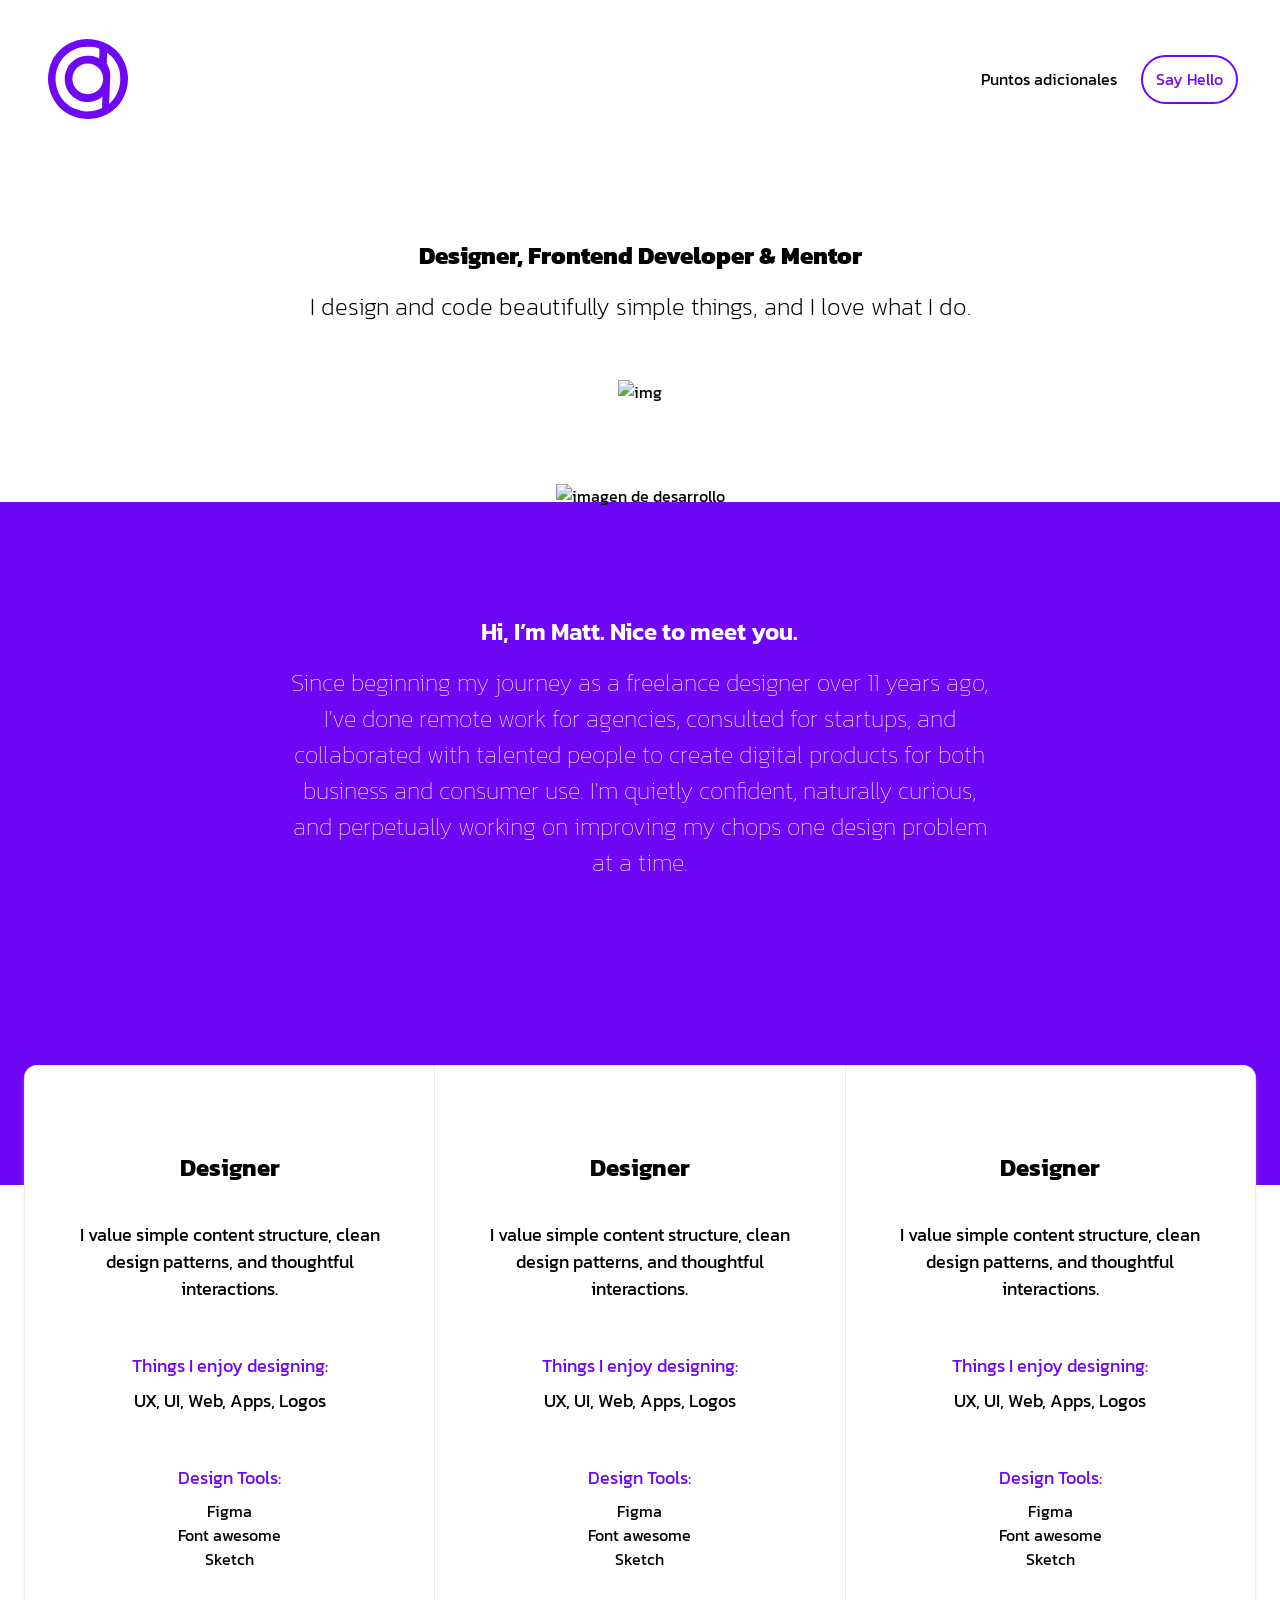
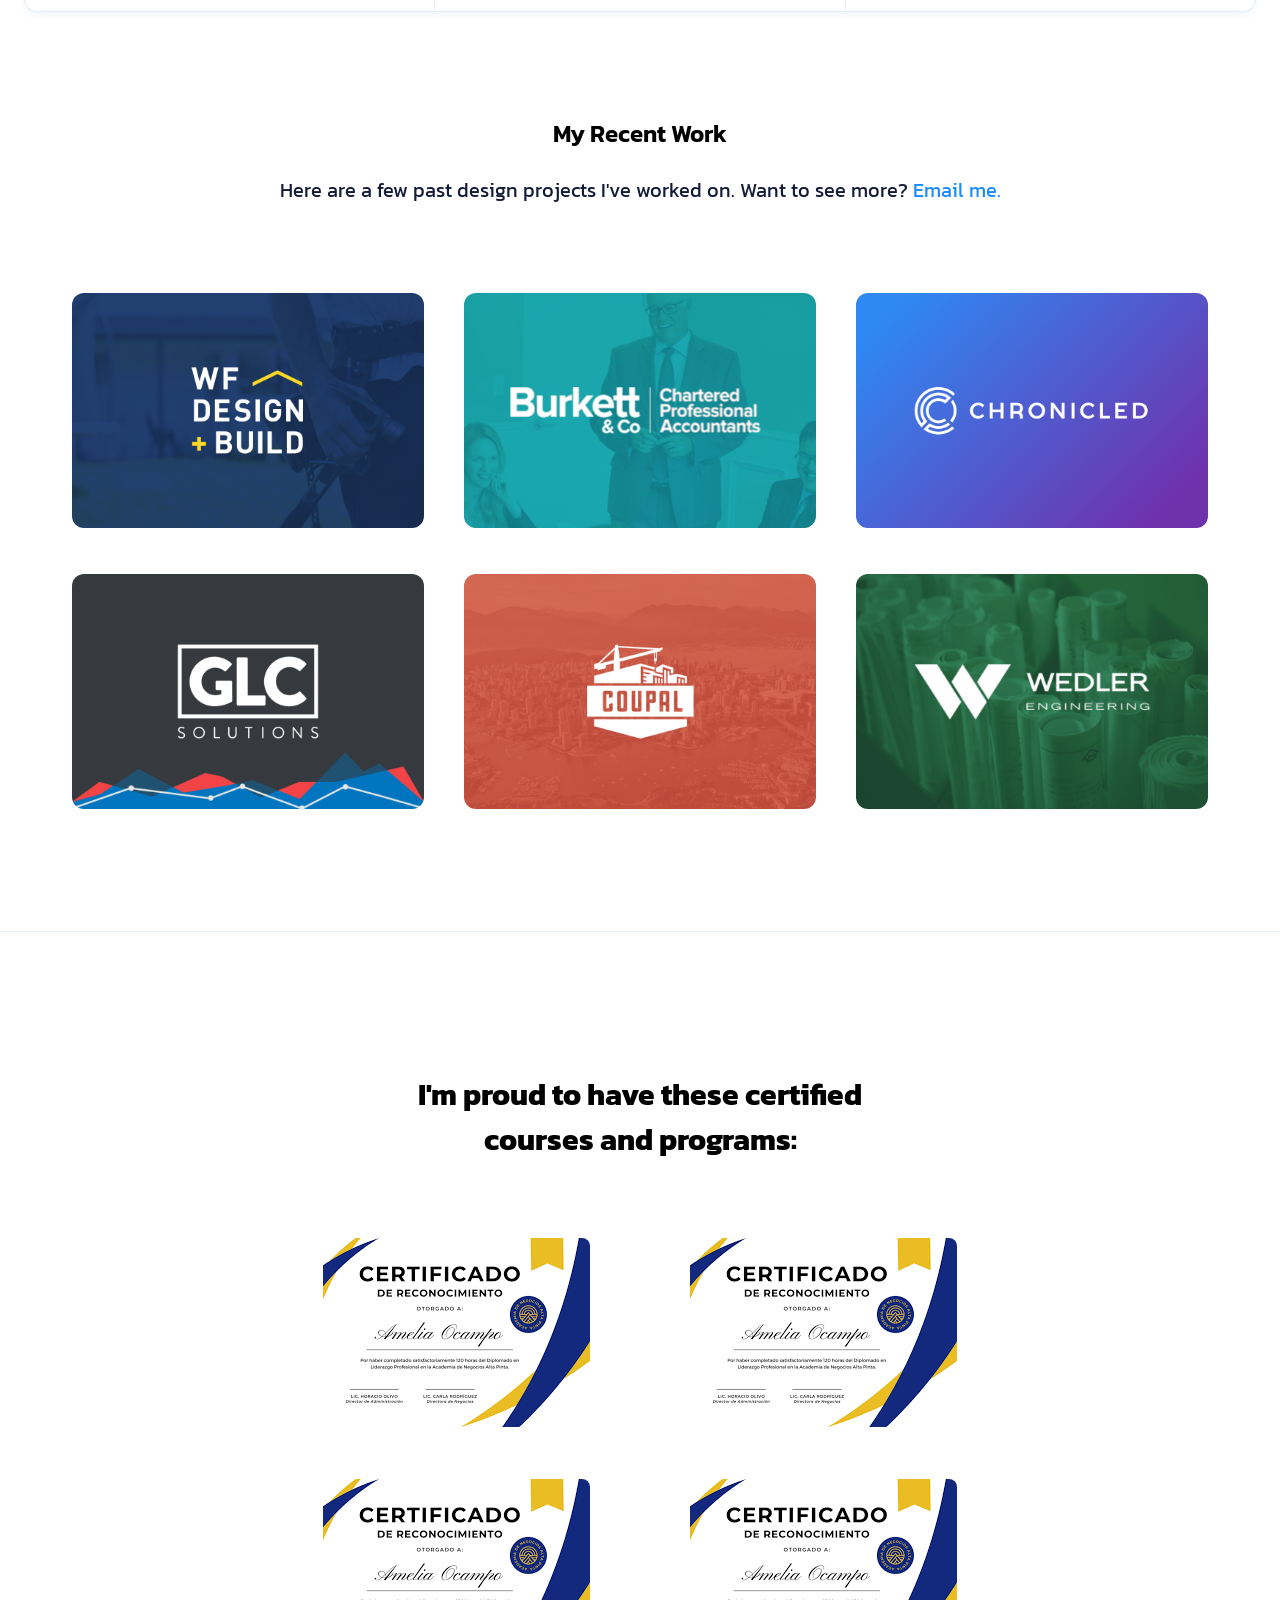
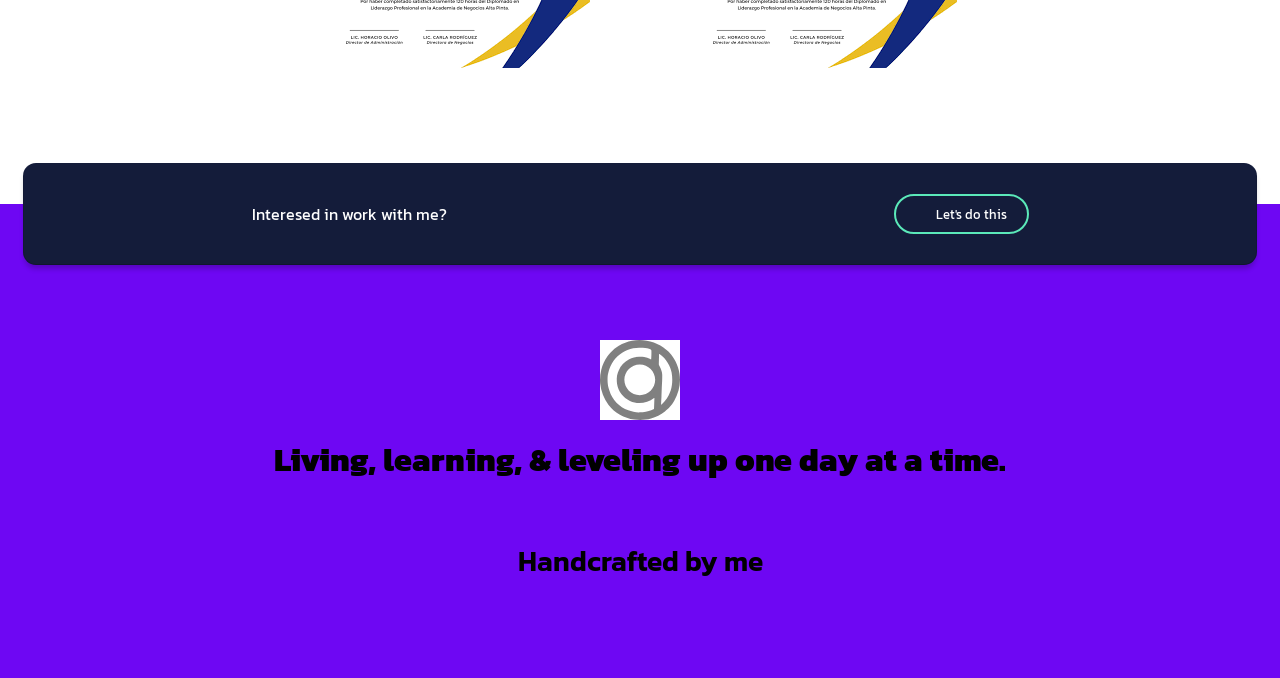
==== index.html @ a1604719 "Copia repositorio Portfolio a ATENEA. Frontend ya está listo" ====
<!DOCTYPE html>
<html lang="es">
<head>
    <meta charset="UTF-8">
    <meta name="viewport" content="width=device-width, initial-scale=1.0">
    <title>Portafolio de Desarrollador Web</title>
    <link rel="stylesheet" href="./styles/styles.css">
    <link rel="preconnect" href="https://fonts.googleapis.com">
    <link rel="preconnect" href="https://fonts.gstatic.com" crossorigin>
    <link href="https://fonts.googleapis.com/css2?family=Kanit:wght@100;300;400;700&display=swap" rel="stylesheet">
    <script src="https://kit.fontawesome.com/351f73d510.js" crossorigin="anonymous"></script>
    <link rel="stylesheet" href="https://cdn.jsdelivr.net/npm/bootstrap-icons@1.11.1/font/bootstrap-icons.css">
</head>
<body>
    <nav class="navbar">
        <div class="navbar-container">
            <div class="navbar-logo">
                <a class="a-logo" href="#">
                   

                    <?xml version="1.0" encoding="UTF-8"?><svg id="Capa_2" xmlns="http://www.w3.org/2000/svg" viewBox="0 0 467.05 466.62"><defs><style>.cls-1{fill:#151a1e;}</style></defs><g id="Capa_1-2"><path class="logo logo-header" d="M186.76,4.2c68.09-13.68,147.27,6.66,200.11,52.22,4.78,4.12,9.78,8.06,14,12.47,75.49,78.66,86.72,193.83,32.02,286.91-7.47,12.71-16.37,24.18-26,36.01-8.53,10.47-17.72,17.42-27.9,25.55-23.43,18.73-52.52,32.24-81.2,40.79-30.86,9.19-66.44,10.2-98.2,6.36-57.55-6.97-114.72-38.52-149.57-84.78C22.82,343.6,5.92,298.37,1.14,255.79c-2.68-23.83-.64-53.38,5.92-80.42,7.46-30.76,21.76-63.11,42.09-87.51,4.27-5.12,8.26-10.64,12.77-15.23,13.73-14.04,30.27-28.81,48-39.08,24.5-14.2,50.12-23.98,76.84-29.35Zm-11.86,352.19c-39.92-18.93-68.83-56.22-75.51-100.38-1.4-9.31-1.62-22.7-1.5-31.35,.15-11.24,2.26-24.18,6.6-35.09,1.36-3.45,2.78-6.9,4.21-10.33,12.37-29.77,32.85-52,61.48-66.73,19.29-9.91,43.17-16.22,64.91-14.47,7.69,.61,16.19,.71,22.87,1.85,12.27,2.1,24.08,5.76,35.44,10.96,1.43,.66,2.57,1.92,4.09,2.56,.54,.22,1.14-.13,1.19-.72,1.36-17,1.82-33.81,1.36-50.42-.1-3.79-1.28-6.14-3.52-7.07-12.66-5.17-28.07-8.33-46.26-9.49-4.66-.3-9.34-.57-14.02-.82-48.13-2.56-98.8,17.62-133.57,50.69-18.33,17.43-32.4,37.26-42.17,59.46-4.12,9.36-6.83,16.71-8.13,22.08-2.81,11.71-6.51,21.91-7.59,35.04-1.18,14.69-.93,32.09,.93,46.73,1.72,13.56,5.45,24.05,9.04,35.96,16.27,54.07,57.81,96.43,110.5,115.88,21.61,7.98,47.68,13.36,71.29,11.51,4.31-.34,9,.08,12.91-.4,11.95-1.5,23.76-3.69,35.42-6.6,9.42-2.36,18.6-6.39,27.48-10.2,2-.86,3.03-2.39,3.11-4.56l2.17-60.48c.03-.96-1.06-1.51-1.82-.94-39.82,29.92-94.39,39.43-140.91,17.35Zm238.23-63.14c9.83-32.5,11.14-67.85,5.22-101.36-2.52-14.2-8.41-29.6-14.25-42.37-12.15-26.61-30.44-48.72-54.86-66.34-.96-.69-1.88-1.18-2.79-1.46-.81-.25-1.62,.35-1.65,1.19l-1.43,58.97c-.05,1.53,.29,3.05,.94,4.41,6.39,13.24,14.32,28.37,17.11,41.77,1.6,7.71,2.26,15.57,1.94,23.56-.34,8.99,.07,18.28-.54,26.93-1.58,22.75-2.02,45.29-3.13,68.24-.39,8.21-.66,16.42-.81,24.64-.22,13.75-2.26,29.18-2.31,43.86,0,.94,.29,1.62,.88,2.04s1.4,.34,1.9-.19c5.55-5.87,12.03-11.78,16.88-17.45,10.48-12.28,18.49-24.38,24.07-36.32,7.05-15.06,11.33-25.11,12.84-30.11Zm-90.94-60.47c0-49.7-40.27-89.97-89.97-89.97s-89.97,40.27-89.97,89.97,40.27,89.97,89.97,89.97,89.97-40.27,89.97-89.97Z"/></g></svg>

                </a>
            </div>

            <button id="abrirMenu" class="abrir-menu"><i class="bi bi-list"></i></button>

            <div class="navbar-menu " id="navbarMenu">
                <button id="cerrarMenu" class="cerrar-menu"><i class="bi bi-x-lg"></i></button>
                <a class="a-navbar-menu" href="./pages/puntos-adicionales.html">Puntos adicionales</a>
                <div class="div-navbar-menu">Say Hello</div>
            </div>
        </div>
    </nav>
    <section class="developer">
        <div id="developerHead" class="developer-head">
            <h1 class="title">
                Designer, Frontend Developer & Mentor
            </h1>
            <h2 class="subtitle">
                I design and code beautifully simple things, and I love what I do.
            </h2>
            <img class="avatar" src="https://mattfarley.ca/img/mf-avatar.svg" alt="img">
        </div>
        <div class="developer-foot">
            <img class="dev-img" src="https://mattfarley.ca/img/hero-devices.svg" alt="imagen de desarrollo">
        </div>
    </section>
    <section class="section-medium">
        <div class="container-medium">
            <div class="container-medium-p">
                <h1>
                    Hi, I’m Matt. Nice to meet you.
                </h1>
                <h2>
                    Since beginning my journey as a freelance designer over 11 years ago, I've done remote work for agencies, consulted for startups, and collaborated with talented people to create digital products for both business and consumer use. I'm quietly confident, naturally curious, and perpetually working on improving my chops one design problem at a time.
                </h2>
            </div>
        </div>
    </section>
    
    <section class="section-3">
        <div class="container-section-3">
            <div class="box">
                <div class="column">
                    <div class="icono-container">
                        <i class="icono1 fa-solid fa-wand-magic-sparkles"></i>
                    </div>
                    <h1>Designer</h1>
                    <p>I value simple content structure, clean design patterns, and thoughtful interactions.</p>
                    <p class="list-title">Things I enjoy designing:</p>
                    <p>UX, UI, Web, Apps, Logos</p>
                    <p class="list-title">Design Tools:</p>
                    <ul>
                        <li>Figma</li>
                        <li>Font awesome</li>
                        <li>Sketch</li>
                    </ul>
                </div>

                <div class="column">
                    <div class="icono-container">
                        <i class="icono2 fa-solid fa-terminal"></i>
                    </div>
                    <h1>Designer</h1>
                    <p>I value simple content structure, clean design patterns, and thoughtful interactions.</p>
                    <p class="list-title">Things I enjoy designing:</p>
                    <p>UX, UI, Web, Apps, Logos</p>
                    <p class="list-title">Design Tools:</p>
                    <ul>
                        <li>Figma</li>
                        <li>Font awesome</li>
                        <li>Sketch</li>
                    </ul>
                </div>

                <div class="column">
                    <i class="icono3 fa-solid fa-book"></i>
                    <h1>Designer</h1>
                    <p>I value simple content structure, clean design patterns, and thoughtful interactions.</p>
                    <p class="list-title">Things I enjoy designing:</p>
                    <p>UX, UI, Web, Apps, Logos</p>
                    <p class="list-title">Design Tools:</p>
                    <ul>
                        <li>Figma</li>
                        <li>Font awesome</li>
                        <li>Sketch</li>
                    </ul>
                </div>
            </div>
        </div>
    </section>

    <section class="section-projects">
        <div class="container container-projects">
            <h1 class="list-title">
                My Recent Work
            </h1>
            <h2 class="title2">
                Here are a few past design projects I've worked on. Want to see more?
                <a class="has-text-weight-normal" href="#"> Email me.</a>
            </h2>
            <div class="project-grid">
                    <div class="item-grid">
                        <img src="./assets/wfdesignbuild.png" alt="">
                    </div>
                    <div class="item-grid">
                        <img src="./assets/2burkettandco.png" alt="">
                    </div>
                    <div class="item-grid">
                        <img src="./assets/3chronicled.png" alt="">
                    </div>
                    <div class="item-grid">
                        <img src="./assets/4glcsolutions.png" alt="">
                    </div>
                    <div class="item-grid">
                        <img src="./assets/5coupal.png" alt="">
                    </div>
                    <div class="item-grid">
                        <img src="./assets/6wedlerengineering.png" alt="">
                    </div>
            </div>
            
        </div>
    </section>

    <section class="section-certificates">
        <div class="container container-certificates">
            <div class="certificates-div">
                <h1 class="title-section3">I'm proud to have these certified courses and programs:</h1>
            </div>
        </div>
        <div class="certified-grid-container">
            <div class="certified-grid">
                <img src="./assets/certificado-ejemplo.png" alt="certificado">
                <img src="./assets/certificado-ejemplo.png" alt="certificado">
                <img src="./assets/certificado-ejemplo.png" alt="certificado">
                <img src="./assets/certificado-ejemplo.png" alt="certificado">
            </div>
        </div>
    </section>

    <section class="section-call-to-action">
            <div class="container-section-4">
                    <div class="column-section-4">
                        <p class="p-column-s4">Interesed in work with me?</p>
                        <button class="button-lets-do-this">
                            <span><i class="fa-solid fa-rocket"></i></span>
                            <span class="span-btn-ldt">Let's do this</span></button>
                    </div>
            </div>
    </section>

    <footer>
        <div class="footer-container">
            
            <div class="footer-logo">
                <a class="a-logo" href="#">
                    
                    <?xml version="1.0" encoding="UTF-8"?><svg id="Capa_2" xmlns="http://www.w3.org/2000/svg" viewBox="0 0 467.05 466.62"><defs><style>.cls-1{fill:#151a1e;}</style></defs><g id="Capa_1-2"><path class="logo logo-footer" d="M186.76,4.2c68.09-13.68,147.27,6.66,200.11,52.22,4.78,4.12,9.78,8.06,14,12.47,75.49,78.66,86.72,193.83,32.02,286.91-7.47,12.71-16.37,24.18-26,36.01-8.53,10.47-17.72,17.42-27.9,25.55-23.43,18.73-52.52,32.24-81.2,40.79-30.86,9.19-66.44,10.2-98.2,6.36-57.55-6.97-114.72-38.52-149.57-84.78C22.82,343.6,5.92,298.37,1.14,255.79c-2.68-23.83-.64-53.38,5.92-80.42,7.46-30.76,21.76-63.11,42.09-87.51,4.27-5.12,8.26-10.64,12.77-15.23,13.73-14.04,30.27-28.81,48-39.08,24.5-14.2,50.12-23.98,76.84-29.35Zm-11.86,352.19c-39.92-18.93-68.83-56.22-75.51-100.38-1.4-9.31-1.62-22.7-1.5-31.35,.15-11.24,2.26-24.18,6.6-35.09,1.36-3.45,2.78-6.9,4.21-10.33,12.37-29.77,32.85-52,61.48-66.73,19.29-9.91,43.17-16.22,64.91-14.47,7.69,.61,16.19,.71,22.87,1.85,12.27,2.1,24.08,5.76,35.44,10.96,1.43,.66,2.57,1.92,4.09,2.56,.54,.22,1.14-.13,1.19-.72,1.36-17,1.82-33.81,1.36-50.42-.1-3.79-1.28-6.14-3.52-7.07-12.66-5.17-28.07-8.33-46.26-9.49-4.66-.3-9.34-.57-14.02-.82-48.13-2.56-98.8,17.62-133.57,50.69-18.33,17.43-32.4,37.26-42.17,59.46-4.12,9.36-6.83,16.71-8.13,22.08-2.81,11.71-6.51,21.91-7.59,35.04-1.18,14.69-.93,32.09,.93,46.73,1.72,13.56,5.45,24.05,9.04,35.96,16.27,54.07,57.81,96.43,110.5,115.88,21.61,7.98,47.68,13.36,71.29,11.51,4.31-.34,9,.08,12.91-.4,11.95-1.5,23.76-3.69,35.42-6.6,9.42-2.36,18.6-6.39,27.48-10.2,2-.86,3.03-2.39,3.11-4.56l2.17-60.48c.03-.96-1.06-1.51-1.82-.94-39.82,29.92-94.39,39.43-140.91,17.35Zm238.23-63.14c9.83-32.5,11.14-67.85,5.22-101.36-2.52-14.2-8.41-29.6-14.25-42.37-12.15-26.61-30.44-48.72-54.86-66.34-.96-.69-1.88-1.18-2.79-1.46-.81-.25-1.62,.35-1.65,1.19l-1.43,58.97c-.05,1.53,.29,3.05,.94,4.41,6.39,13.24,14.32,28.37,17.11,41.77,1.6,7.71,2.26,15.57,1.94,23.56-.34,8.99,.07,18.28-.54,26.93-1.58,22.75-2.02,45.29-3.13,68.24-.39,8.21-.66,16.42-.81,24.64-.22,13.75-2.26,29.18-2.31,43.86,0,.94,.29,1.62,.88,2.04s1.4,.34,1.9-.19c5.55-5.87,12.03-11.78,16.88-17.45,10.48-12.28,18.49-24.38,24.07-36.32,7.05-15.06,11.33-25.11,12.84-30.11Zm-90.94-60.47c0-49.7-40.27-89.97-89.97-89.97s-89.97,40.27-89.97,89.97,40.27,89.97,89.97,89.97,89.97-40.27,89.97-89.97Z"/></g></svg>

                </a>
            </div>

            <h2 class="subtitle-footer">Living, learning, & leveling up one day at a time.</h2>

            <div class="RRSS-container">
                <i class="fa-brands fa-facebook"></i>
                <i class="fa-brands fa-square-x-twitter"></i>
                <i class="fa-brands fa-instagram"></i>
            </div>

            <div class="copyright">Handcrafted by me</div>

        </div>
    </footer>
    <script src="js/main.js"></script>
</body>
</html>
---- styles/styles.css ----
/* Reset de estilos */
* {
    margin: 0;
    padding: 0;
    box-sizing: border-box;
}

/* font-family: 'Kanit', sans-serif; */

/* Estilos globales */
body {
    font-family: 'Kanit', sans-serif;
}

/* INICIO NAVBAR */

.navbar {
    padding: 1.2rem 0;
    }

/* Estilos nav bar */
.navbar-container {
    /* background-color: red; */
    width: 100%;
    min-height: 3.25rem;
    display: flex;
    justify-content: space-between;
    align-items: center;
}

.navbar-logo {
    padding: 20px;
    margin-left: 28px;
    display: flex;
    justify-content: center;
    align-items: center;
}
.a-logo {
    display: flex;
    align-items: center;
    color: rgb(184, 36, 36);
}


svg {
    width: 80px;
    background: none;
}

.logo-header {
    fill: #6E07F3;
}
.logo-footer {
    background: none;
    background-color: black;
    fill: gray;
}

.abrir-menu, .cerrar-menu {
    display: none;
}


.navbar-menu {
    height: auto;
    padding: 16px;
    flex-grow: 1;
    justify-content: flex-end;
    display: flex;
    margin-right: 20px;
}

.navbar-menu .a-navbar-menu {
    padding: 0.5rem 0.75rem;
    margin: 0 6px;
    display: flex;
    justify-content: center;
    align-items: center;
    color: black;
}
.navbar-menu .a-navbar-menu:hover {
    /* background-color: #6E07F3; */
    color: #6E07F3;
    cursor: pointer;
    transition: all .2s ease-in-out;
}

.navbar-menu .div-navbar-menu {
    border: 2px solid #6E07F3;
    padding: 0.65rem 0.8rem;
    margin: 0 6px;
    border-radius: 25px;
    color: #6E07F3;
    cursor: pointer;
}

.navbar-menu .div-navbar-menu:hover {
    background-color: #6E07F3;
    color: white;
    cursor: pointer;
    transition: all .2s ease-in-out;
}


@media screen and (max-width: 750px) {
    .abrir-menu {
        display: block;
        position: absolute;
        right: 3rem;
    }

    .navbar-menu {
        opacity: 0;
        visibility: hidden;
        
        display: block;
        position: absolute;
        top: 9rem;
        width: 100%;
        flex-grow: 0;
        margin-right: 0;
    }

    .cerrar-menu {
        display: block;
        position: absolute;
        right: 3rem;
        top: -85px;
    }

    .abrir-menu, .cerrar-menu {
        display: block;
        border: 0;
        font-size: 2rem;
        cursor: pointer;

        background: rgb(255, 255, 255);
    }

    .navbar-menu .div-navbar-menu {
        width: fit-content;
        margin: 0 auto;
    }

    .navbar-menu .a-navbar-menu {
        padding: 8px;
        margin-bottom: 10px;
    }

    .nav-visible {
        opacity: 1;
        visibility: visible;
    }

}
    
/* FIN NAVBAR */

.title {
    font-weight: 800;
    margin-bottom: 1rem;
}
.subtitle {
    margin-bottom: 1.5rem;
    font-size: 1.5rem;
    font-weight: 200;
}
.avatar {
    margin: 2rem 0;
    max-width: 100%;
    width: 210px;
}


.developer {
    padding-top: 2rem;
    display: flex;
    flex-direction: column;
    justify-content: center;
    text-align: center;
}

.developer-head {
    max-width: 1152px;
    padding: 3rem;
    margin: 0 auto;
    display: block;
}

@media screen and (max-width: 750px) {
        .developer-head-mobile {
        margin-top: 80px;
    }

    .avatar {
        width: 35%;
    }
}   

.dev-img {
    max-width: 860px;
    width: 95%;
}
.section-medium {
    background-color: #6E07F3;
    padding: 48px;
    margin-top: -6px;
    padding-bottom: 18rem;
}

.container-medium {
    display: block;
    margin: 0 auto;
    text-align: center;
    width: 60%;
}

.container-medium-p {
    padding-top: 4rem;
}

.container-medium-p h1 {
    color: white;
    font-weight: 600;
    margin-bottom: 16px;
}
.container-medium-p h2 {
    color: white;
    font-weight: 100;
    margin-bottom: 16px;
    line-height: 1.5;
}

.section-3 {
    /* background-color: green; */
    padding: 25px;
}

.container-section-3 {
    border-radius: 12px;
    margin-top: -144px;
    /* padding: 30px 28px; */
    background-color: #fff;
    box-shadow: 0 5px 5px 0 rgba(233, 240, 243, 0.5), 
    0 0 0 1px #E6ECF8;
}
.box {
    display: flex;
    justify-content: center;
}
.column {
    /* margin: 16px; */
    padding: 60px 35px 40px 35px;
    text-align: center;
    border-right: 1px solid #e6ecf8;
}
.column:last-child {
    border-right: none;
}

.icono-container {
    display: flex;
    justify-content: center;
}

.icono1 {
    font-size: 1.5em;
    color: black;
    width: 1.25em;
}
.icono2 {
    font-size: 1.5em;
    color: black;
    width: 1.25em;
}
.icono3 {
    font-size: 1.5em;
    color: black;
    width: 1.25em;
}
.column h1 {
    margin-top: 1em;
    margin-bottom: 1.5em;
}
.column p {
    font-size: 18px;
    margin-bottom: 2em;
}

.column .list-title {
    color: #6E07F3;
    margin-top: 50px;
    margin-bottom: 8px;
    /* margin-bottom: 8px !important; Mueve !important aquí */
}
ul {
    margin: 0;
}
ul li {
    list-style: none;
}

/* SECTION 4 */

.container-projects {
    padding: 5rem 2.5rem;
    padding: 5rem 3.5rem;
    padding-bottom: 100px;
    /* box-shadow: 0 5px 4px -5px #848993; */
}

@media screen and (max-width: 960px) {
    .container-projects {
        padding: 4rem 1.5rem;
    }  
}

.container-projects .list-title {
    text-align: center;
    margin-bottom: 1.5rem;
    font-family: 'Kanit', sans-serif; 
    font-weight: 600;
}

.container-projects .title2 {
    color: #141c3a;
    font-size: 1.25rem;
    font-weight: 400;
    text-align: center;
    margin-bottom: 1.5rem;
}

.has-text-weight-normal {
    color: #1a8cff;
    cursor: pointer;
    
}
.has-text-weight-normal:hover {
    transition: color 0.5s ease-in-out;
    color: #0b0492;
}

a {
    text-decoration: none;
}
.project-grid {
    display: grid;
    width: auto;
    height: auto;
    padding-top: 48px;
    grid-template-columns: auto auto auto;
    gap: 8px;
}

@media screen and (max-width: 960px) {
    .project-grid {
        display: grid;
        width: auto;
        padding-top: 48px;
        grid-template-columns: auto auto;
    }  
}

.project-grid .item-grid {
    margin: 8px;
    padding: 8px;
    width: 33,333%;
}

.project-grid .item-grid img {
    position: relative;
    overflow: hidden;
    border-radius: 12px;
    width: 100%;
}
/* @media screen and (min-width: 769px) */

/*Sección 4: Certificados*/

.section-certificates {
    border-top: 1px solid #E6ECF8;
    padding: 120px;
}
.certificates-div {
    display: flex;
    justify-content: center;
    padding: 20px;
    margin-bottom: 40px;
}
.certificates-div h1 {
    color: black;
    font-family: 'Kanit', sans-serif;;
    font-size: 30px;
    max-width: 460px;
    height: auto;
    text-align: center;
}

.certified-grid-container {
    display: flex;
    justify-content: center;
}
.certified-grid {
    display: grid;
    grid-template-columns: 1fr 1fr;
    gap: 20px;
}

.certified-grid img {
    margin: 16px 40px;
    border-radius: 8px;
}
.section-call-to-action {
    background-color: #6E07F3;
    padding: 5rem 1.5rem 2rem;
}

.section-call-to-action .container-medium {
    /* background-color: #fff; */
    width: 100%;
}

.container-section-4 {
    background-color: #141c3a;
    border-radius: 12px;
    margin-top: -120px;
    box-shadow: 0 5px 5px 0 rgba(0, 0, 0, 0.2), 0 0 0 1px #141c3a;
    padding: 4px;
    height: 100px;
    display: flex;
    justify-content: center;
    align-items: center;
    /* width: 100%; */
}

.column-section-4 {
    display: flex;
    width: 100%;
    justify-content: space-around;
}

.p-column-s4 {
    color: #fff;
    display: flex;
    align-items: center;
}

/*  */
.icon-action:hover {
    color: #141c3a;
}

.button-lets-do-this {
    background: none;
    border: 2px solid #5BE9B9;
    border-radius: 30px;
    padding: 8px 20px;
    cursor: pointer;
    color: white;
    display: flex;
    font-family: 'Kanit', sans-serif;
}
.button-lets-do-this:hover {
    background: none;
    background-color: #5BE9B9;
    border: 2px solid #5BE9B9;
    border-radius: 30px;
    cursor: pointer;
    color: black;
    transition: all .2s ease-in-out;;
}
.span-btn-ldt {
    margin-left: 20px;
}

/* Footer */

.footer-container {
    /* height: 500px; */
    background-color: #6E07F3;
    padding: 24px;
}
.footer-logo {
    margin: 0 auto;
}
.footer-logo .a-logo {
    margin: 0 auto;
    background-color: #fff;
    max-width: fit-content;
}

.subtitle-footer {
    margin-top: 16px;
    margin-bottom: 8px;
    text-align: center;
    font-weight: 800;
    font-size: 32px;
}
.RRSS-container {
    display: flex;
    justify-content: center;
    align-items: center;
    margin: 20px;
    font-size: 24px;
  }

.fa-brands {
    margin: 8px;
}

.copyright {
    margin-top: 16px;
    margin-bottom: 8px;
    text-align: center;
    font-weight: 600;
    font-size: 28px;
    padding-bottom: 48px;
    margin-bottom: 24px;
}
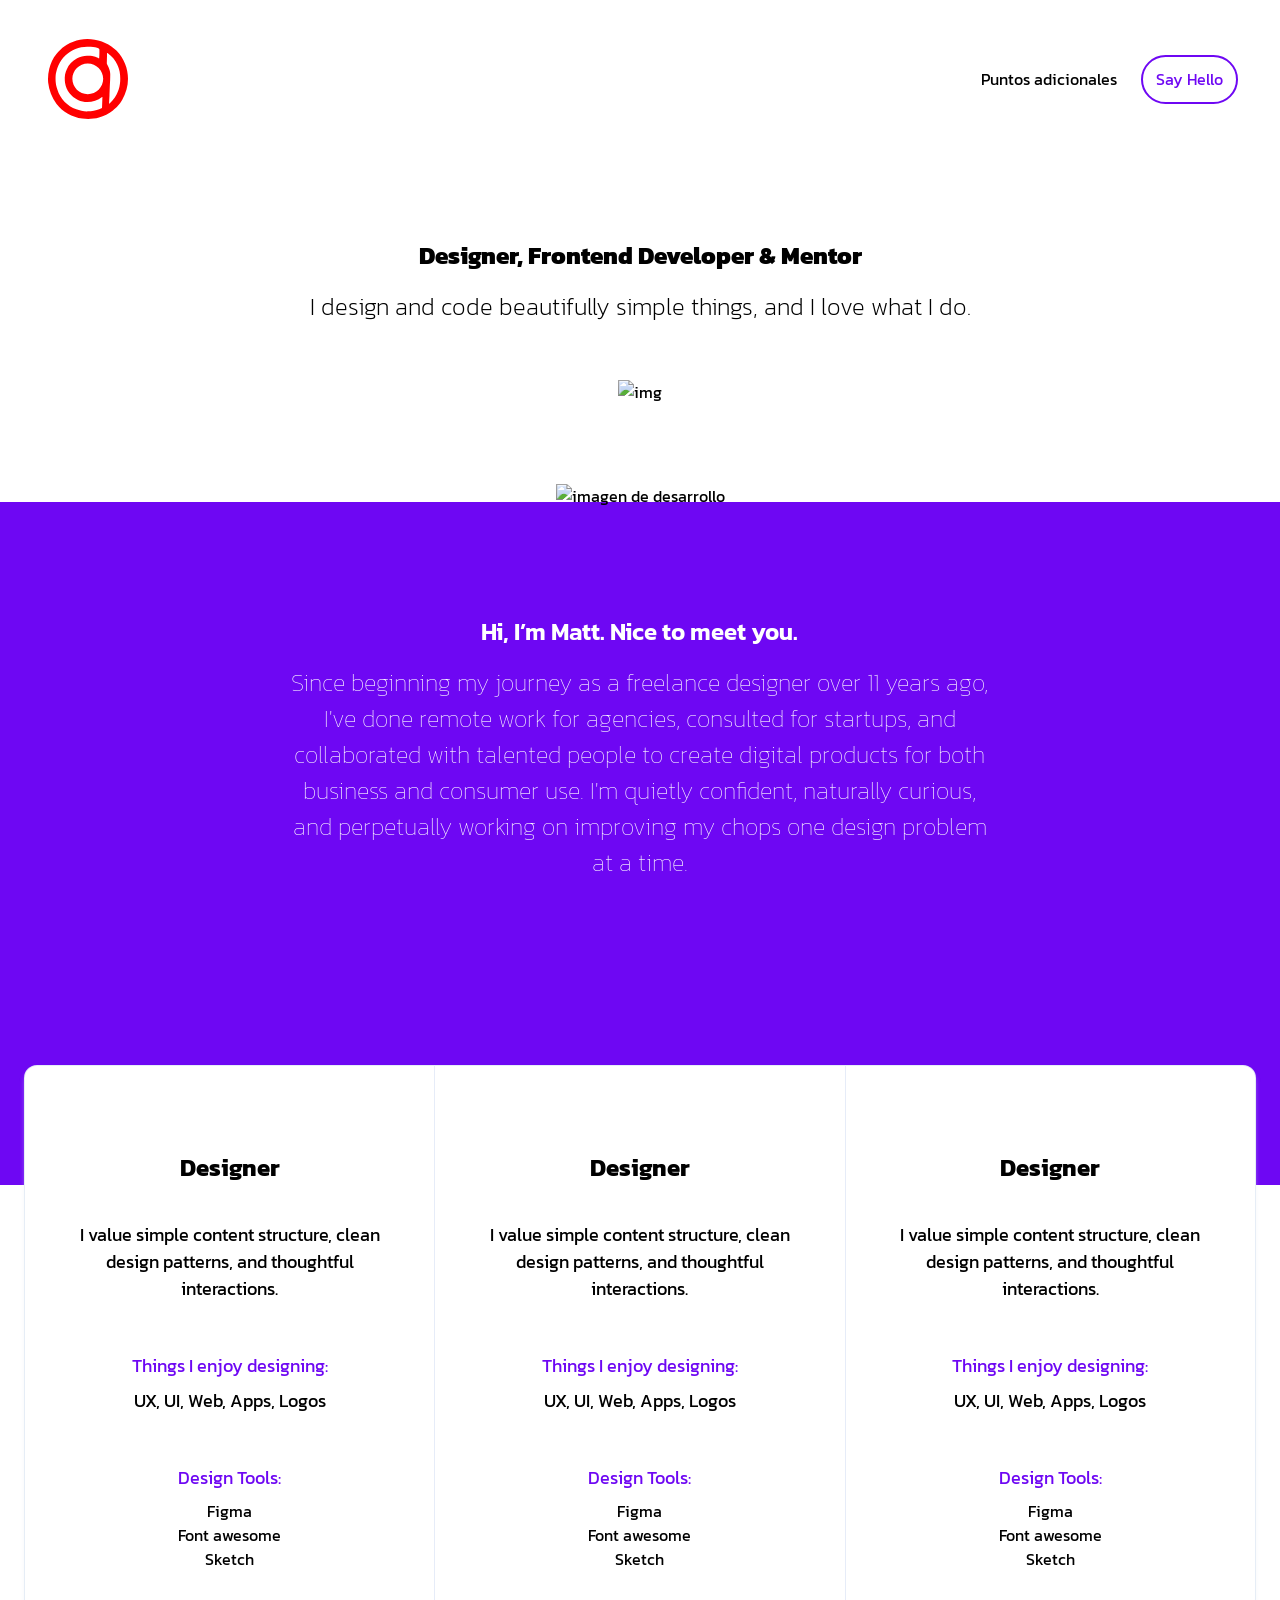
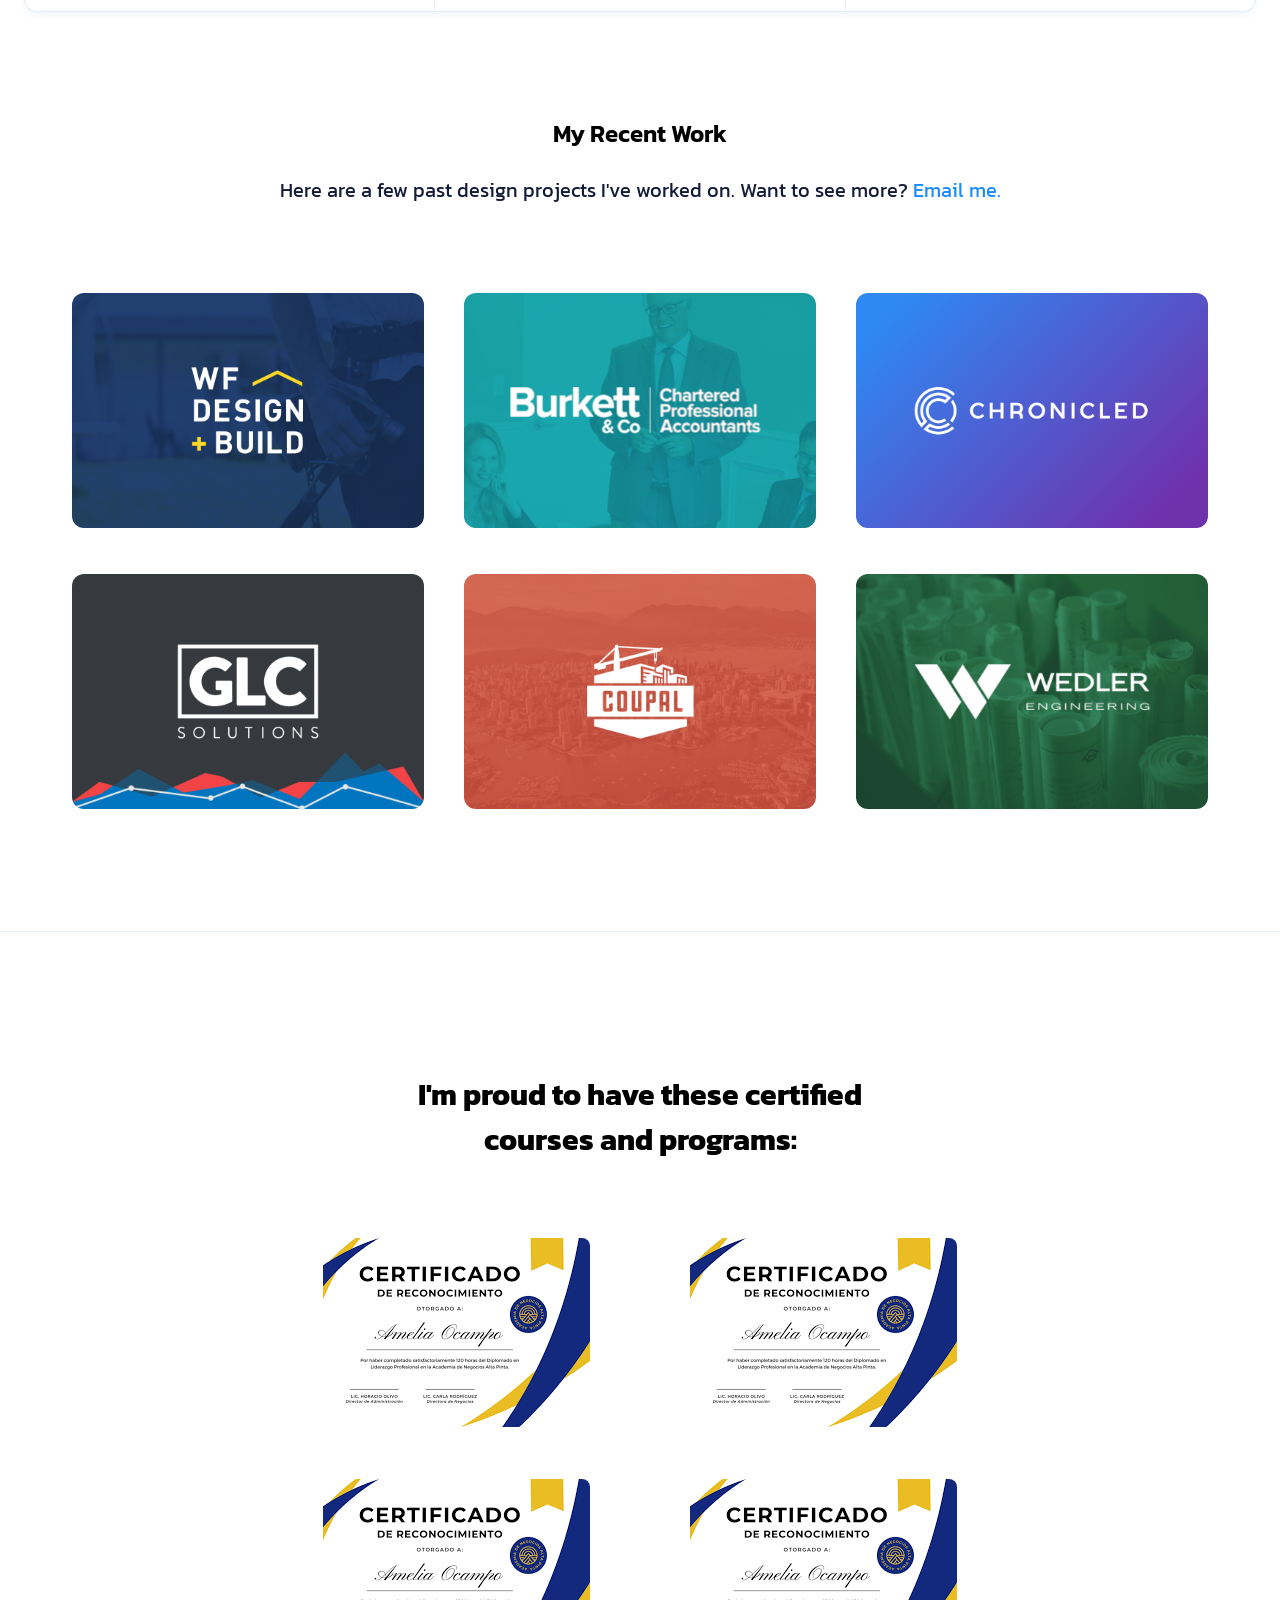
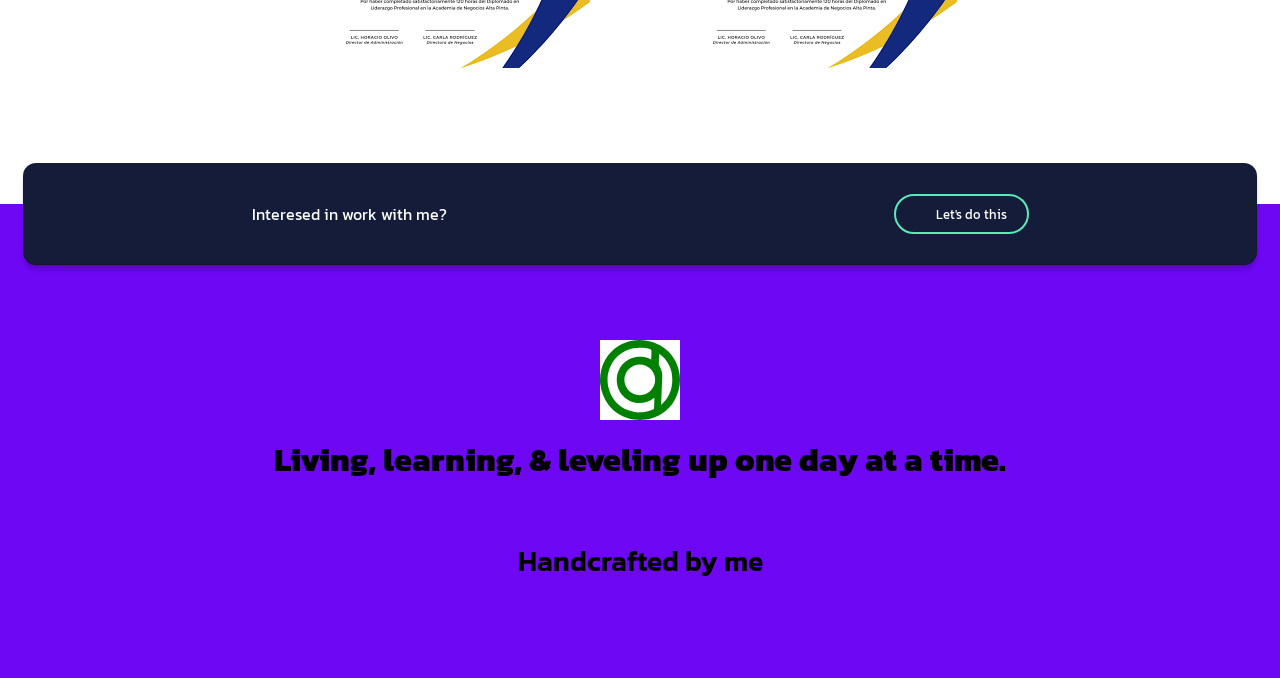
==== commit d074c974: "Index. html y cambio de estilos" ====
--- a/index.html
+++ b/index.html
@@ -17,8 +17,7 @@
             <div class="navbar-logo">
                 <a class="a-logo" href="#">
                    
-
-                    <?xml version="1.0" encoding="UTF-8"?><svg id="Capa_2" xmlns="http://www.w3.org/2000/svg" viewBox="0 0 467.05 466.62"><defs><style>.cls-1{fill:#151a1e;}</style></defs><g id="Capa_1-2"><path class="logo logo-header" d="M186.76,4.2c68.09-13.68,147.27,6.66,200.11,52.22,4.78,4.12,9.78,8.06,14,12.47,75.49,78.66,86.72,193.83,32.02,286.91-7.47,12.71-16.37,24.18-26,36.01-8.53,10.47-17.72,17.42-27.9,25.55-23.43,18.73-52.52,32.24-81.2,40.79-30.86,9.19-66.44,10.2-98.2,6.36-57.55-6.97-114.72-38.52-149.57-84.78C22.82,343.6,5.92,298.37,1.14,255.79c-2.68-23.83-.64-53.38,5.92-80.42,7.46-30.76,21.76-63.11,42.09-87.51,4.27-5.12,8.26-10.64,12.77-15.23,13.73-14.04,30.27-28.81,48-39.08,24.5-14.2,50.12-23.98,76.84-29.35Zm-11.86,352.19c-39.92-18.93-68.83-56.22-75.51-100.38-1.4-9.31-1.62-22.7-1.5-31.35,.15-11.24,2.26-24.18,6.6-35.09,1.36-3.45,2.78-6.9,4.21-10.33,12.37-29.77,32.85-52,61.48-66.73,19.29-9.91,43.17-16.22,64.91-14.47,7.69,.61,16.19,.71,22.87,1.85,12.27,2.1,24.08,5.76,35.44,10.96,1.43,.66,2.57,1.92,4.09,2.56,.54,.22,1.14-.13,1.19-.72,1.36-17,1.82-33.81,1.36-50.42-.1-3.79-1.28-6.14-3.52-7.07-12.66-5.17-28.07-8.33-46.26-9.49-4.66-.3-9.34-.57-14.02-.82-48.13-2.56-98.8,17.62-133.57,50.69-18.33,17.43-32.4,37.26-42.17,59.46-4.12,9.36-6.83,16.71-8.13,22.08-2.81,11.71-6.51,21.91-7.59,35.04-1.18,14.69-.93,32.09,.93,46.73,1.72,13.56,5.45,24.05,9.04,35.96,16.27,54.07,57.81,96.43,110.5,115.88,21.61,7.98,47.68,13.36,71.29,11.51,4.31-.34,9,.08,12.91-.4,11.95-1.5,23.76-3.69,35.42-6.6,9.42-2.36,18.6-6.39,27.48-10.2,2-.86,3.03-2.39,3.11-4.56l2.17-60.48c.03-.96-1.06-1.51-1.82-.94-39.82,29.92-94.39,39.43-140.91,17.35Zm238.23-63.14c9.83-32.5,11.14-67.85,5.22-101.36-2.52-14.2-8.41-29.6-14.25-42.37-12.15-26.61-30.44-48.72-54.86-66.34-.96-.69-1.88-1.18-2.79-1.46-.81-.25-1.62,.35-1.65,1.19l-1.43,58.97c-.05,1.53,.29,3.05,.94,4.41,6.39,13.24,14.32,28.37,17.11,41.77,1.6,7.71,2.26,15.57,1.94,23.56-.34,8.99,.07,18.28-.54,26.93-1.58,22.75-2.02,45.29-3.13,68.24-.39,8.21-.66,16.42-.81,24.64-.22,13.75-2.26,29.18-2.31,43.86,0,.94,.29,1.62,.88,2.04s1.4,.34,1.9-.19c5.55-5.87,12.03-11.78,16.88-17.45,10.48-12.28,18.49-24.38,24.07-36.32,7.05-15.06,11.33-25.11,12.84-30.11Zm-90.94-60.47c0-49.7-40.27-89.97-89.97-89.97s-89.97,40.27-89.97,89.97,40.27,89.97,89.97,89.97,89.97-40.27,89.97-89.97Z"/></g></svg>
+                    <svg id="Capa_2" xmlns="http://www.w3.org/2000/svg" viewBox="0 0 467.05 466.62"><defs><style>.cls-1{fill:#151a1e;}</style></defs><g id="Capa_1-2"><path class="logo logo-header" d="M186.76,4.2c68.09-13.68,147.27,6.66,200.11,52.22,4.78,4.12,9.78,8.06,14,12.47,75.49,78.66,86.72,193.83,32.02,286.91-7.47,12.71-16.37,24.18-26,36.01-8.53,10.47-17.72,17.42-27.9,25.55-23.43,18.73-52.52,32.24-81.2,40.79-30.86,9.19-66.44,10.2-98.2,6.36-57.55-6.97-114.72-38.52-149.57-84.78C22.82,343.6,5.92,298.37,1.14,255.79c-2.68-23.83-.64-53.38,5.92-80.42,7.46-30.76,21.76-63.11,42.09-87.51,4.27-5.12,8.26-10.64,12.77-15.23,13.73-14.04,30.27-28.81,48-39.08,24.5-14.2,50.12-23.98,76.84-29.35Zm-11.86,352.19c-39.92-18.93-68.83-56.22-75.51-100.38-1.4-9.31-1.62-22.7-1.5-31.35,.15-11.24,2.26-24.18,6.6-35.09,1.36-3.45,2.78-6.9,4.21-10.33,12.37-29.77,32.85-52,61.48-66.73,19.29-9.91,43.17-16.22,64.91-14.47,7.69,.61,16.19,.71,22.87,1.85,12.27,2.1,24.08,5.76,35.44,10.96,1.43,.66,2.57,1.92,4.09,2.56,.54,.22,1.14-.13,1.19-.72,1.36-17,1.82-33.81,1.36-50.42-.1-3.79-1.28-6.14-3.52-7.07-12.66-5.17-28.07-8.33-46.26-9.49-4.66-.3-9.34-.57-14.02-.82-48.13-2.56-98.8,17.62-133.57,50.69-18.33,17.43-32.4,37.26-42.17,59.46-4.12,9.36-6.83,16.71-8.13,22.08-2.81,11.71-6.51,21.91-7.59,35.04-1.18,14.69-.93,32.09,.93,46.73,1.72,13.56,5.45,24.05,9.04,35.96,16.27,54.07,57.81,96.43,110.5,115.88,21.61,7.98,47.68,13.36,71.29,11.51,4.31-.34,9,.08,12.91-.4,11.95-1.5,23.76-3.69,35.42-6.6,9.42-2.36,18.6-6.39,27.48-10.2,2-.86,3.03-2.39,3.11-4.56l2.17-60.48c.03-.96-1.06-1.51-1.82-.94-39.82,29.92-94.39,39.43-140.91,17.35Zm238.23-63.14c9.83-32.5,11.14-67.85,5.22-101.36-2.52-14.2-8.41-29.6-14.25-42.37-12.15-26.61-30.44-48.72-54.86-66.34-.96-.69-1.88-1.18-2.79-1.46-.81-.25-1.62,.35-1.65,1.19l-1.43,58.97c-.05,1.53,.29,3.05,.94,4.41,6.39,13.24,14.32,28.37,17.11,41.77,1.6,7.71,2.26,15.57,1.94,23.56-.34,8.99,.07,18.28-.54,26.93-1.58,22.75-2.02,45.29-3.13,68.24-.39,8.21-.66,16.42-.81,24.64-.22,13.75-2.26,29.18-2.31,43.86,0,.94,.29,1.62,.88,2.04s1.4,.34,1.9-.19c5.55-5.87,12.03-11.78,16.88-17.45,10.48-12.28,18.49-24.38,24.07-36.32,7.05-15.06,11.33-25.11,12.84-30.11Zm-90.94-60.47c0-49.7-40.27-89.97-89.97-89.97s-89.97,40.27-89.97,89.97,40.27,89.97,89.97,89.97,89.97-40.27,89.97-89.97Z"/></g></svg>
 
                 </a>
             </div>
@@ -177,7 +176,7 @@
             <div class="footer-logo">
                 <a class="a-logo" href="#">
                     
-                    <?xml version="1.0" encoding="UTF-8"?><svg id="Capa_2" xmlns="http://www.w3.org/2000/svg" viewBox="0 0 467.05 466.62"><defs><style>.cls-1{fill:#151a1e;}</style></defs><g id="Capa_1-2"><path class="logo logo-footer" d="M186.76,4.2c68.09-13.68,147.27,6.66,200.11,52.22,4.78,4.12,9.78,8.06,14,12.47,75.49,78.66,86.72,193.83,32.02,286.91-7.47,12.71-16.37,24.18-26,36.01-8.53,10.47-17.72,17.42-27.9,25.55-23.43,18.73-52.52,32.24-81.2,40.79-30.86,9.19-66.44,10.2-98.2,6.36-57.55-6.97-114.72-38.52-149.57-84.78C22.82,343.6,5.92,298.37,1.14,255.79c-2.68-23.83-.64-53.38,5.92-80.42,7.46-30.76,21.76-63.11,42.09-87.51,4.27-5.12,8.26-10.64,12.77-15.23,13.73-14.04,30.27-28.81,48-39.08,24.5-14.2,50.12-23.98,76.84-29.35Zm-11.86,352.19c-39.92-18.93-68.83-56.22-75.51-100.38-1.4-9.31-1.62-22.7-1.5-31.35,.15-11.24,2.26-24.18,6.6-35.09,1.36-3.45,2.78-6.9,4.21-10.33,12.37-29.77,32.85-52,61.48-66.73,19.29-9.91,43.17-16.22,64.91-14.47,7.69,.61,16.19,.71,22.87,1.85,12.27,2.1,24.08,5.76,35.44,10.96,1.43,.66,2.57,1.92,4.09,2.56,.54,.22,1.14-.13,1.19-.72,1.36-17,1.82-33.81,1.36-50.42-.1-3.79-1.28-6.14-3.52-7.07-12.66-5.17-28.07-8.33-46.26-9.49-4.66-.3-9.34-.57-14.02-.82-48.13-2.56-98.8,17.62-133.57,50.69-18.33,17.43-32.4,37.26-42.17,59.46-4.12,9.36-6.83,16.71-8.13,22.08-2.81,11.71-6.51,21.91-7.59,35.04-1.18,14.69-.93,32.09,.93,46.73,1.72,13.56,5.45,24.05,9.04,35.96,16.27,54.07,57.81,96.43,110.5,115.88,21.61,7.98,47.68,13.36,71.29,11.51,4.31-.34,9,.08,12.91-.4,11.95-1.5,23.76-3.69,35.42-6.6,9.42-2.36,18.6-6.39,27.48-10.2,2-.86,3.03-2.39,3.11-4.56l2.17-60.48c.03-.96-1.06-1.51-1.82-.94-39.82,29.92-94.39,39.43-140.91,17.35Zm238.23-63.14c9.83-32.5,11.14-67.85,5.22-101.36-2.52-14.2-8.41-29.6-14.25-42.37-12.15-26.61-30.44-48.72-54.86-66.34-.96-.69-1.88-1.18-2.79-1.46-.81-.25-1.62,.35-1.65,1.19l-1.43,58.97c-.05,1.53,.29,3.05,.94,4.41,6.39,13.24,14.32,28.37,17.11,41.77,1.6,7.71,2.26,15.57,1.94,23.56-.34,8.99,.07,18.28-.54,26.93-1.58,22.75-2.02,45.29-3.13,68.24-.39,8.21-.66,16.42-.81,24.64-.22,13.75-2.26,29.18-2.31,43.86,0,.94,.29,1.62,.88,2.04s1.4,.34,1.9-.19c5.55-5.87,12.03-11.78,16.88-17.45,10.48-12.28,18.49-24.38,24.07-36.32,7.05-15.06,11.33-25.11,12.84-30.11Zm-90.94-60.47c0-49.7-40.27-89.97-89.97-89.97s-89.97,40.27-89.97,89.97,40.27,89.97,89.97,89.97,89.97-40.27,89.97-89.97Z"/></g></svg>
+                    <svg id="Capa_2" xmlns="http://www.w3.org/2000/svg" viewBox="0 0 467.05 466.62"><defs><style>.cls-1{fill:#151a1e;}</style></defs><g id="Capa_1-2"><path class="logo logo-footer" d="M186.76,4.2c68.09-13.68,147.27,6.66,200.11,52.22,4.78,4.12,9.78,8.06,14,12.47,75.49,78.66,86.72,193.83,32.02,286.91-7.47,12.71-16.37,24.18-26,36.01-8.53,10.47-17.72,17.42-27.9,25.55-23.43,18.73-52.52,32.24-81.2,40.79-30.86,9.19-66.44,10.2-98.2,6.36-57.55-6.97-114.72-38.52-149.57-84.78C22.82,343.6,5.92,298.37,1.14,255.79c-2.68-23.83-.64-53.38,5.92-80.42,7.46-30.76,21.76-63.11,42.09-87.51,4.27-5.12,8.26-10.64,12.77-15.23,13.73-14.04,30.27-28.81,48-39.08,24.5-14.2,50.12-23.98,76.84-29.35Zm-11.86,352.19c-39.92-18.93-68.83-56.22-75.51-100.38-1.4-9.31-1.62-22.7-1.5-31.35,.15-11.24,2.26-24.18,6.6-35.09,1.36-3.45,2.78-6.9,4.21-10.33,12.37-29.77,32.85-52,61.48-66.73,19.29-9.91,43.17-16.22,64.91-14.47,7.69,.61,16.19,.71,22.87,1.85,12.27,2.1,24.08,5.76,35.44,10.96,1.43,.66,2.57,1.92,4.09,2.56,.54,.22,1.14-.13,1.19-.72,1.36-17,1.82-33.81,1.36-50.42-.1-3.79-1.28-6.14-3.52-7.07-12.66-5.17-28.07-8.33-46.26-9.49-4.66-.3-9.34-.57-14.02-.82-48.13-2.56-98.8,17.62-133.57,50.69-18.33,17.43-32.4,37.26-42.17,59.46-4.12,9.36-6.83,16.71-8.13,22.08-2.81,11.71-6.51,21.91-7.59,35.04-1.18,14.69-.93,32.09,.93,46.73,1.72,13.56,5.45,24.05,9.04,35.96,16.27,54.07,57.81,96.43,110.5,115.88,21.61,7.98,47.68,13.36,71.29,11.51,4.31-.34,9,.08,12.91-.4,11.95-1.5,23.76-3.69,35.42-6.6,9.42-2.36,18.6-6.39,27.48-10.2,2-.86,3.03-2.39,3.11-4.56l2.17-60.48c.03-.96-1.06-1.51-1.82-.94-39.82,29.92-94.39,39.43-140.91,17.35Zm238.23-63.14c9.83-32.5,11.14-67.85,5.22-101.36-2.52-14.2-8.41-29.6-14.25-42.37-12.15-26.61-30.44-48.72-54.86-66.34-.96-.69-1.88-1.18-2.79-1.46-.81-.25-1.62,.35-1.65,1.19l-1.43,58.97c-.05,1.53,.29,3.05,.94,4.41,6.39,13.24,14.32,28.37,17.11,41.77,1.6,7.71,2.26,15.57,1.94,23.56-.34,8.99,.07,18.28-.54,26.93-1.58,22.75-2.02,45.29-3.13,68.24-.39,8.21-.66,16.42-.81,24.64-.22,13.75-2.26,29.18-2.31,43.86,0,.94,.29,1.62,.88,2.04s1.4,.34,1.9-.19c5.55-5.87,12.03-11.78,16.88-17.45,10.48-12.28,18.49-24.38,24.07-36.32,7.05-15.06,11.33-25.11,12.84-30.11Zm-90.94-60.47c0-49.7-40.27-89.97-89.97-89.97s-89.97,40.27-89.97,89.97,40.27,89.97,89.97,89.97,89.97-40.27,89.97-89.97Z"/></g></svg>
 
                 </a>
             </div>
--- a/styles/styles.css
+++ b/styles/styles.css
@@ -47,13 +47,14 @@
     background: none;
 }
 
+
 .logo-header {
-    fill: #6E07F3;
+    fill: red;
 }
 .logo-footer {
     background: none;
     background-color: black;
-    fill: gray;
+    fill: green;
 }
 
 .abrir-menu, .cerrar-menu {
